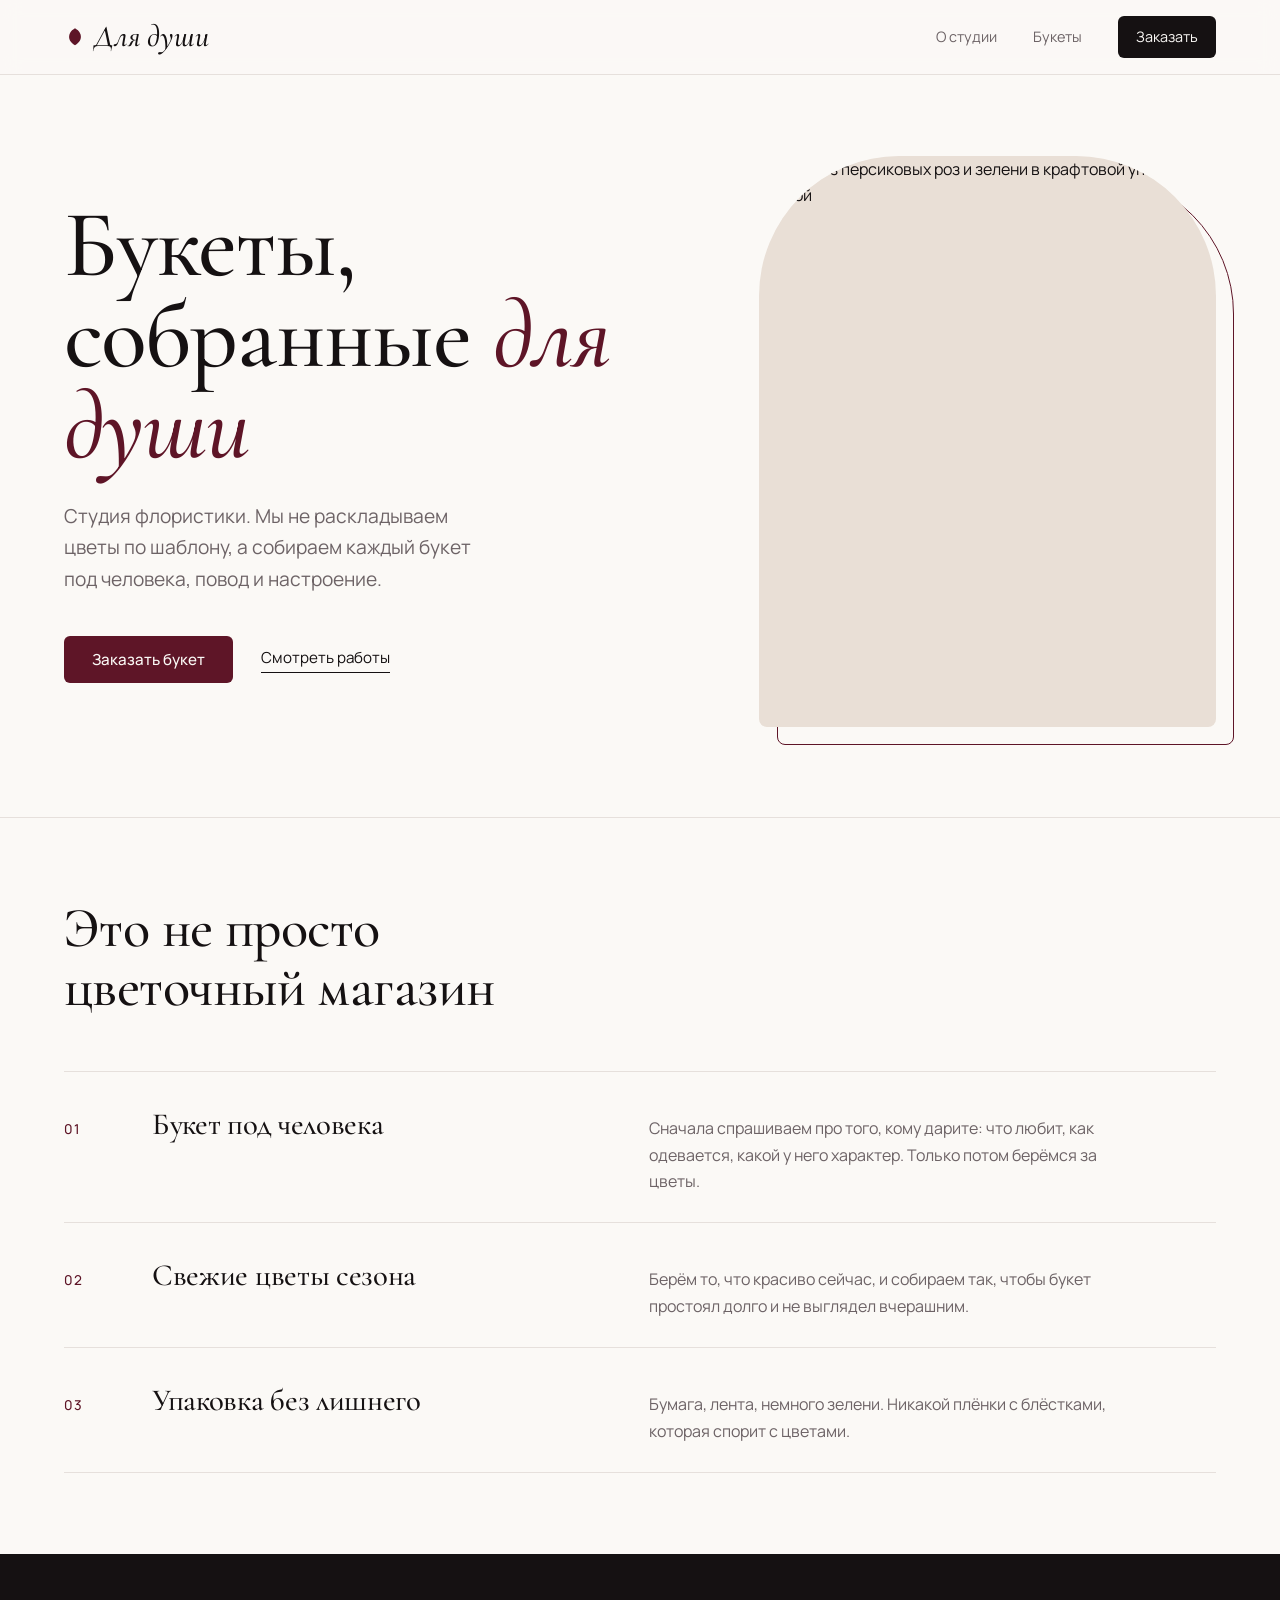
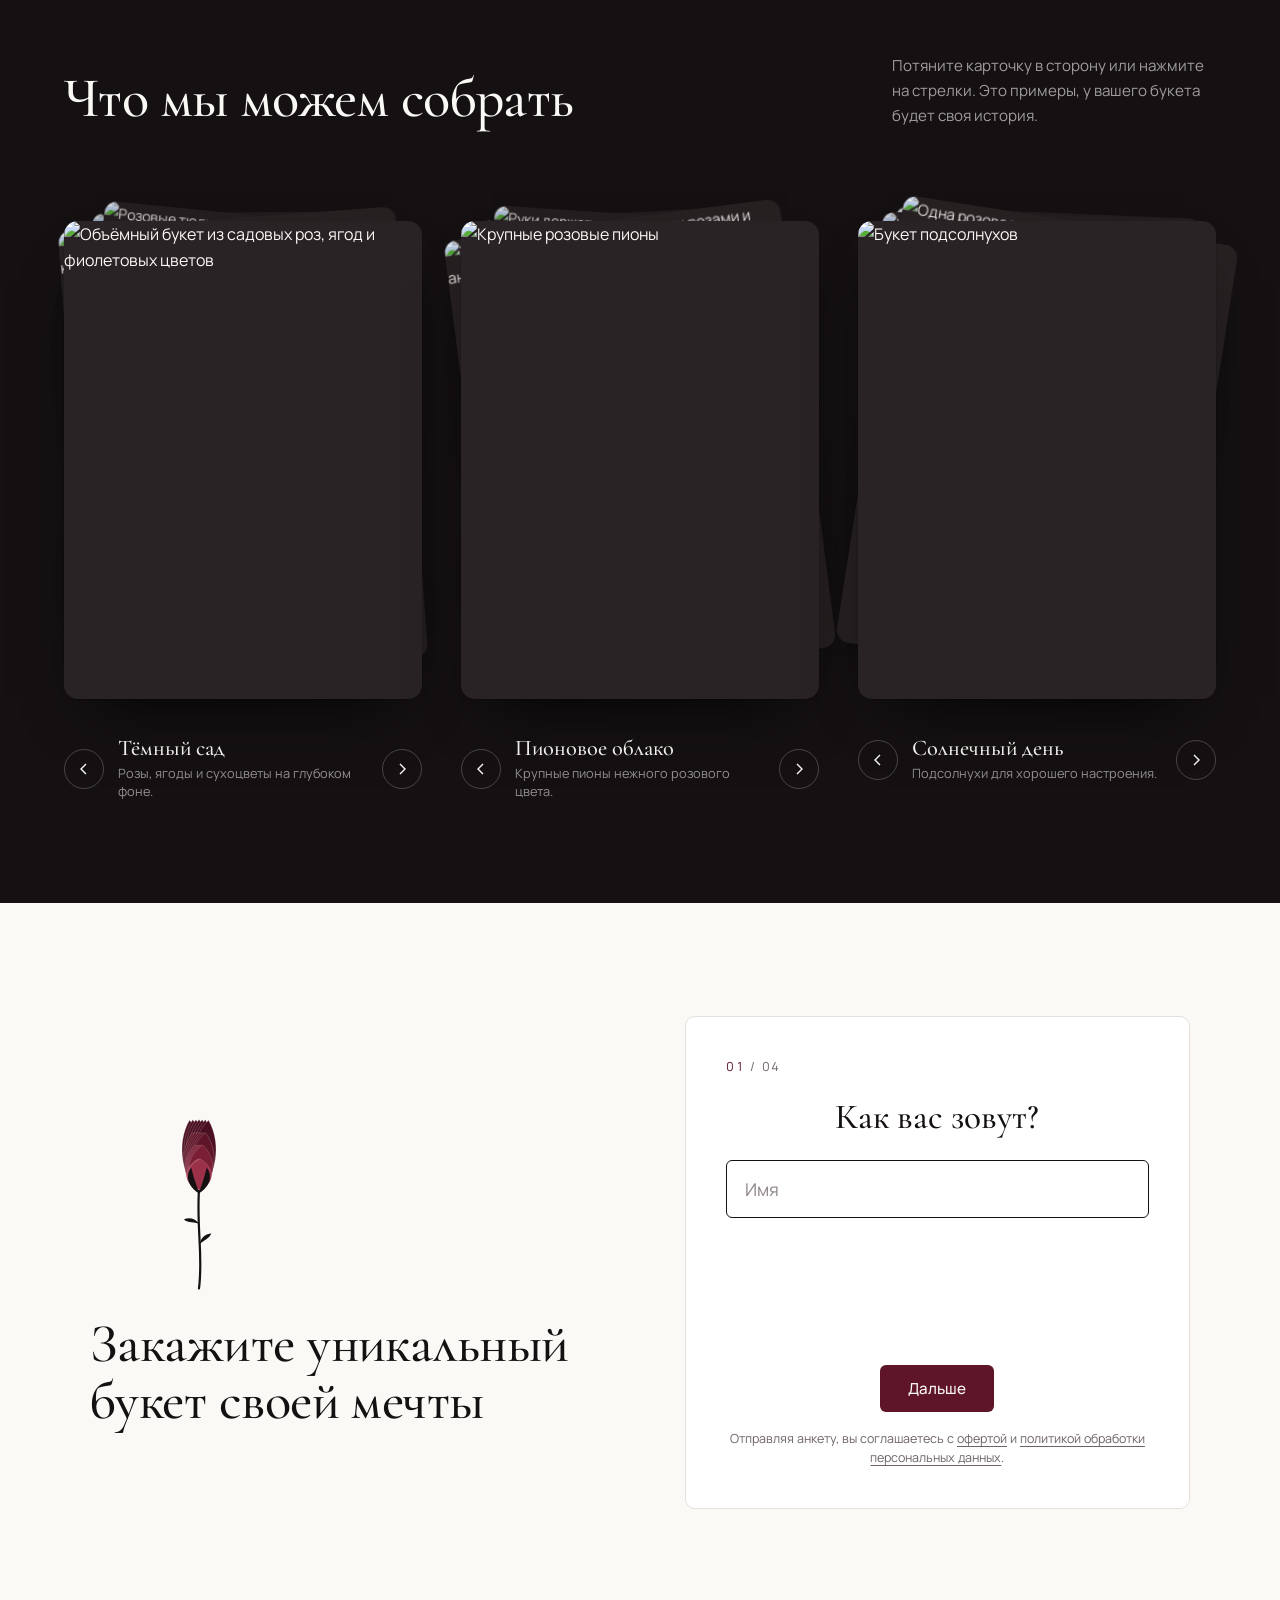
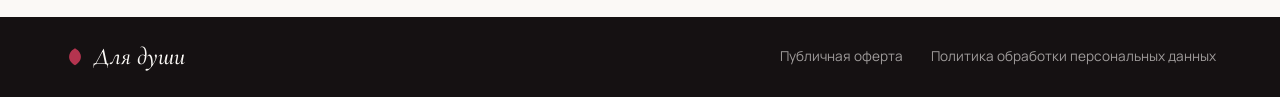
==== index.html @ a6c4e348 "Демо лендинга «Для души» Co-Authored-By: Claude Sonnet 5.5 <noreply@anthropic.com>" ====
<!doctype html>
<html lang="ru">
<head>
  <meta charset="utf-8">
  <meta name="viewport" content="width=device-width, initial-scale=1">
  <title>Для души, студия флористики</title>
  <meta name="description" content="Авторские букеты, собранные под человека и повод. Студия флористики «Для души».">
  <link rel="preconnect" href="https://fonts.googleapis.com">
  <link rel="preconnect" href="https://fonts.gstatic.com" crossorigin>
  <link href="https://fonts.googleapis.com/css2?family=Cormorant+Garamond:ital,wght@0,400;0,500;0,600;1,400;1,500&family=Manrope:wght@400;500;600&display=swap" rel="stylesheet">
  <link rel="stylesheet" href="styles.css">
</head>
<body>

<header class="site-header">
  <a class="logo" href="#top" aria-label="Для души, на главную">
    <!-- Временный логотип: заменить файлом позже -->
    <svg class="logo-mark" viewBox="0 0 24 24" width="22" height="22" aria-hidden="true">
      <path d="M12 21c-5-3-7.5-7-6-12 1.2-3.6 4.2-5.4 6-6.5 1.8 1.1 4.8 2.9 6 6.5 1.5 5-1 9-6 12z" fill="currentColor"/>
    </svg>
    <span class="logo-word">Для души</span>
  </a>
  <nav class="nav" aria-label="Разделы">
    <a href="#about">О студии</a>
    <a href="#bouquets">Букеты</a>
    <a class="nav-cta" href="#order">Заказать</a>
  </nav>
</header>

<main id="top">
  <section class="hero">
    <div class="hero-text">
      <h1 class="reveal">Букеты, собранные <em>для души</em></h1>
      <p class="lead reveal" style="--d:.12s">Студия флористики. Мы не раскладываем цветы по шаблону, а собираем каждый букет под человека, повод и настроение.</p>
      <div class="hero-actions reveal" style="--d:.24s">
        <a class="btn btn-wine" href="#order">Заказать букет</a>
        <a class="link" href="#bouquets">Смотреть работы</a>
      </div>
    </div>
    <figure class="hero-photo reveal" style="--d:.1s">
      <img src="https://images.unsplash.com/photo-1563241527-3004b7be0ffd?q=80&w=1200&auto=format&fit=crop" alt="Букет из персиковых роз и зелени в крафтовой упаковке с лентой" fetchpriority="high">
    </figure>
  </section>

  <section class="about" id="about">
    <h2 class="reveal">Это не просто цветочный магазин</h2>
    <ol class="about-list">
      <li class="reveal">
        <span class="num">01</span>
        <h3>Букет под человека</h3>
        <p>Сначала спрашиваем про того, кому дарите: что любит, как одевается, какой у него характер. Только потом берёмся за цветы.</p>
      </li>
      <li class="reveal" style="--d:.1s">
        <span class="num">02</span>
        <h3>Свежие цветы сезона</h3>
        <p>Берём то, что красиво сейчас, и собираем так, чтобы букет простоял долго и не выглядел вчерашним.</p>
      </li>
      <li class="reveal" style="--d:.2s">
        <span class="num">03</span>
        <h3>Упаковка без лишнего</h3>
        <p>Бумага, лента, немного зелени. Никакой плёнки с блёстками, которая спорит с цветами.</p>
      </li>
    </ol>
  </section>

  <section class="gallery" id="bouquets" aria-labelledby="gallery-title">
    <div class="gallery-head">
      <h2 id="gallery-title" class="reveal">Что мы можем собрать</h2>
      <p class="reveal" style="--d:.1s">Потяните карточку в сторону или нажмите на стрелки. Это примеры, у вашего букета будет своя история.</p>
    </div>
    <div class="decks" id="decks"></div>
  </section>

  <section class="order" id="order" aria-labelledby="order-title">
    <div class="order-inner">
      <div class="bloom-wrap" aria-hidden="true">
        <svg id="flower" class="flower" viewBox="0 0 200 270" width="200" height="270"></svg>
      </div>
      <h2 id="order-title" class="reveal">Закажите уникальный букет своей мечты</h2>

      <form id="quiz" class="quiz" novalidate>
        <div class="quiz-progress" aria-hidden="true"><span id="qp-cur">01</span> / 04</div>
        <div class="quiz-stage" id="stage" aria-live="polite">

          <fieldset class="step" data-name="name">
            <label for="f-name">Как вас зовут?</label>
            <input id="f-name" name="name" type="text" autocomplete="name" placeholder="Имя" maxlength="60">
            <p class="err" role="alert"></p>
          </fieldset>

          <fieldset class="step" data-name="phone">
            <label for="f-phone">Номер телефона для связи</label>
            <input id="f-phone" name="phone" type="tel" autocomplete="tel" inputmode="tel" placeholder="+7 900 000 00 00" maxlength="24">
            <p class="hint">Перезвоним или напишем в мессенджер, чтобы уточнить детали.</p>
            <p class="err" role="alert"></p>
          </fieldset>

          <fieldset class="step" data-name="palette">
            <label for="f-palette">В какой гамме собрать букет?</label>
            <input id="f-palette" name="palette" type="text" placeholder="Опишите своими словами" maxlength="120">
            <div class="chips" role="group" aria-label="Быстрый выбор">
              <button type="button" class="chip">Нежная пастель</button>
              <button type="button" class="chip">Яркая и сочная</button>
              <button type="button" class="chip">Белое и зелёное</button>
              <button type="button" class="chip">Бордо и тёмные тона</button>
              <button type="button" class="chip">Доверяю вам</button>
            </div>
            <p class="err" role="alert"></p>
          </fieldset>

          <fieldset class="step" data-name="date">
            <label for="f-date">Когда нужен букет?</label>
            <input id="f-date" name="date" type="text" placeholder="Например, 14 февраля к 18:00" maxlength="60">
            <p class="err" role="alert"></p>
          </fieldset>

          <div class="step done" id="done" tabindex="-1">
            <p class="done-title">Спасибо, <span id="done-name"></span></p>
            <p class="done-text">Мы получили вашу анкету и скоро свяжемся, чтобы обсудить букет.</p>
            <button type="button" class="btn btn-wine again" id="again" hidden>Заполнить заново</button>
          </div>
        </div>

        <div class="quiz-actions" id="actions">
          <button type="button" class="back" id="back" hidden>Назад</button>
          <button type="submit" class="btn btn-wine" id="next">Дальше</button>
        </div>
        <p class="demo-note" id="demo-note" hidden>Это тестовая анкета для демонстрации. Данные никуда не отправляются и нигде не сохраняются.</p>
        <p class="consent" id="consent">Отправляя анкету, вы соглашаетесь с <a href="oferta.html" target="_blank" rel="noopener">офертой</a> и <a href="privacy.html" target="_blank" rel="noopener">политикой обработки персональных данных</a>.</p>
      </form>
    </div>
  </section>
</main>

<footer class="site-footer">
  <a class="logo" href="#top" aria-label="Для души, наверх">
    <svg class="logo-mark" viewBox="0 0 24 24" width="22" height="22" aria-hidden="true"><path d="M12 21c-5-3-7.5-7-6-12 1.2-3.6 4.2-5.4 6-6.5 1.8 1.1 4.8 2.9 6 6.5 1.5 5-1 9-6 12z" fill="currentColor"/></svg>
    <span class="logo-word">Для души</span>
  </a>
  <nav class="footer-links" aria-label="Документы">
    <a href="oferta.html">Публичная оферта</a>
    <a href="privacy.html">Политика обработки персональных данных</a>
  </nav>
  <p class="credits" id="credits" hidden>Демо-проект. Фото: Unsplash.</p>
</footer>

<script src="script.js"></script>
</body>
</html>
---- styles.css ----
:root {
  --paper: #fbf9f6;
  --white: #ffffff;
  --ink: #151112;
  --muted: #6d6366;
  --line: #e6e0dc;
  --wine: #5e1527;
  --wine-deep: #3f0d1a;
  --serif: "Cormorant Garamond", Georgia, "Times New Roman", serif;
  --sans: "Manrope", system-ui, -apple-system, "Segoe UI", sans-serif;
  --radius: 6px;
  --gutter: clamp(20px, 5vw, 72px);
  --ease: cubic-bezier(.2, .8, .2, 1);
}

*, *::before, *::after { box-sizing: border-box; }
html { scroll-behavior: smooth; scroll-padding-top: 72px; }
body {
  margin: 0;
  background: var(--paper);
  color: var(--ink);
  font: 400 1rem/1.65 var(--sans);
  -webkit-font-smoothing: antialiased;
}
img { display: block; max-width: 100%; }
a { color: inherit; }
h1, h2, h3 { font-family: var(--serif); font-weight: 500; margin: 0; letter-spacing: -.01em; font-variant-numeric: lining-nums; }
p { margin: 0; }

:focus-visible { outline: 2px solid var(--wine); outline-offset: 3px; }

/* ---------- reveal on scroll ---------- */
.reveal { opacity: 0; transform: translateY(24px); transition: opacity .9s var(--ease) var(--d, 0s), transform .9s var(--ease) var(--d, 0s); }
.reveal.in { opacity: 1; transform: none; }

/* ---------- header ---------- */
.site-header {
  position: sticky; top: 0; z-index: 50;
  display: flex; align-items: center; justify-content: space-between;
  padding: 16px var(--gutter);
  background: color-mix(in srgb, var(--paper) 86%, transparent);
  backdrop-filter: blur(10px);
  -webkit-backdrop-filter: blur(10px);
  border-bottom: 1px solid var(--line);
}
.logo { display: inline-flex; align-items: center; gap: 8px; text-decoration: none; color: var(--wine); }
.logo-word { font: italic 500 1.9rem/1 var(--serif); letter-spacing: 0; color: var(--ink); }
.nav { display: flex; align-items: center; gap: clamp(16px, 3vw, 36px); font-size: .9rem; }
.nav a { text-decoration: none; color: var(--muted); transition: color .2s; }
.nav a:hover { color: var(--ink); }
.nav .nav-cta { color: var(--paper); background: var(--ink); padding: 9px 18px; border-radius: var(--radius); transition: background .25s; }
.nav .nav-cta:hover { background: var(--wine); color: var(--paper); }
@media (max-width: 560px) { .nav a:not(.nav-cta) { display: none; } }

/* ---------- buttons ---------- */
.btn {
  appearance: none; border: 0; cursor: pointer;
  display: inline-block; text-decoration: none;
  font: 500 .95rem/1 var(--sans);
  padding: 16px 28px; border-radius: var(--radius);
  transition: background .25s, transform .25s var(--ease);
}
.btn:active { transform: translateY(1px) scale(.99); }
.btn-wine { background: var(--wine); color: var(--paper); }
.btn-wine:hover { background: var(--wine-deep); }
.link { font-size: .95rem; text-decoration: none; border-bottom: 1px solid var(--ink); padding-bottom: 2px; transition: color .2s, border-color .2s; }
.link:hover { color: var(--wine); border-color: var(--wine); }

/* ---------- hero ---------- */
.hero {
  display: grid; grid-template-columns: 1.15fr .85fr; gap: clamp(32px, 6vw, 96px);
  align-items: center;
  padding: clamp(48px, 9vh, 112px) var(--gutter) clamp(64px, 10vh, 128px);
  max-width: 1400px; margin: 0 auto;
}
.hero h1 { font-size: clamp(3rem, 7.4vw, 6.6rem); line-height: .96; }
.hero h1 em { font-style: italic; color: var(--wine); }
.lead { margin-top: 28px; max-width: 34ch; font-size: clamp(1.05rem, 1.5vw, 1.2rem); color: var(--muted); }
.hero-actions { margin-top: 40px; display: flex; align-items: center; gap: 28px; flex-wrap: wrap; }
.hero-photo { margin: 0; position: relative; }
.hero-photo::before { content: ""; position: absolute; inset: 18px -18px -18px 18px; border: 1px solid var(--wine); border-radius: 140px 140px 8px 8px; z-index: 0; }
.hero-photo img { position: relative; z-index: 1; width: 100%; aspect-ratio: 4 / 5; object-fit: cover; border-radius: 140px 140px 8px 8px; background: #e9dfd6; }
@media (max-width: 860px) {
  .hero { grid-template-columns: 1fr; }
  .hero-photo { order: -1; max-width: 420px; margin-right: 18px; }
  .lead { max-width: 44ch; }
}

/* ---------- about ---------- */
.about { max-width: 1400px; margin: 0 auto; padding: clamp(56px, 9vh, 112px) var(--gutter); border-top: 1px solid var(--line); }
.about h2 { font-size: clamp(2rem, 4.4vw, 3.6rem); line-height: 1.05; max-width: 16ch; }
.about-list { list-style: none; margin: clamp(36px, 6vh, 72px) 0 0; padding: 0; }
.about-list li {
  display: grid; grid-template-columns: 64px 1fr 1.2fr; gap: 24px; align-items: baseline;
  padding: 28px 0; border-top: 1px solid var(--line);
}
.about-list li:last-child { border-bottom: 1px solid var(--line); }
.num { font: 500 .85rem var(--sans); color: var(--wine); letter-spacing: .08em; }
.about-list h3 { font-size: clamp(1.5rem, 2.4vw, 2rem); }
.about-list p { color: var(--muted); max-width: 46ch; }
@media (max-width: 760px) {
  .about-list li { grid-template-columns: 40px 1fr; row-gap: 8px; }
  .about-list p { grid-column: 2; }
}

/* ---------- gallery / card decks ---------- */
.gallery { background: var(--ink); color: var(--paper); padding: clamp(64px, 11vh, 128px) var(--gutter); overflow: hidden; }
.gallery-head { max-width: 1400px; margin: 0 auto clamp(24px, 5vh, 56px); display: flex; justify-content: space-between; align-items: end; gap: 32px; flex-wrap: wrap; }
.gallery-head h2 { font-size: clamp(2rem, 4.4vw, 3.6rem); line-height: 1.05; }
.gallery-head p { max-width: 36ch; color: color-mix(in srgb, var(--paper) 60%, transparent); font-size: .95rem; }
.decks { max-width: 1400px; margin: 0 auto; display: grid; grid-template-columns: repeat(3, 1fr); gap: clamp(16px, 3vw, 48px); }
@media (max-width: 899px) {
  .decks { grid-template-columns: 1fr; }
  .deck-wrap:nth-child(n+2) { display: none; }
}

.deck-wrap {
  --cd-ink: var(--paper);
  --cd-muted: color-mix(in srgb, var(--paper) 55%, transparent);
  --cd-line: color-mix(in srgb, var(--paper) 22%, transparent);
  display: flex; flex-direction: column; align-items: center; gap: 36px; outline: none; padding-top: 48px;
}
.deck-wrap:focus-visible { outline: 1px solid var(--cd-line); outline-offset: 8px; }
.deck-wrap { min-width: 0; }
.cd-deck { position: relative; width: min(78vw, 100%, 360px); aspect-ratio: 3 / 4; touch-action: pan-y; }
.cd-card {
  position: absolute; inset: 0; border-radius: 14px; overflow: hidden; background: #2a2325;
  box-shadow: 0 1px 2px rgba(0,0,0,.3), 0 30px 60px -30px rgba(0,0,0,.8);
  transition: transform .6s var(--ease), opacity .4s ease, filter .4s ease;
  will-change: transform;
}
.cd-card[data-top="1"] { cursor: grab; }
.cd-card[data-mode="drag"] { cursor: grabbing; transition: none; }
.cd-card[data-mode="fly"] { transition: transform .45s cubic-bezier(.3,.5,.3,1), opacity .45s ease; }
.cd-card[data-mode="snap"] { transition: none; }
.cd-card img { position: absolute; inset: 0; width: 100%; height: 100%; max-width: none; object-fit: cover; pointer-events: none; user-select: none; }

.cd-meta { display: flex; align-items: center; gap: 14px; width: min(78vw, 100%, 360px); }
.cd-cap { flex: 1; min-width: 0; overflow: hidden; padding-bottom: .2em; }
.cd-cap > * { display: block; animation: cd-in .6s var(--ease) both; }
.cd-title { font: 500 1.4rem/1.15 var(--serif); white-space: nowrap; overflow: hidden; text-overflow: ellipsis; }
.cd-sub { margin-top: 4px; font-size: .8rem; line-height: 1.4; color: var(--cd-muted); animation-delay: .05s; }
.cd-count { font: 500 .72rem/1 var(--sans); letter-spacing: .14em; color: var(--cd-muted); display: none; }
.cd-count b { color: var(--cd-ink); font-weight: 500; }
.cd-btn {
  appearance: none; border: 1px solid var(--cd-line); background: transparent; color: var(--cd-ink);
  width: 40px; height: 40px; border-radius: 50%; display: grid; place-items: center; cursor: pointer; flex: none;
  transition: background .2s, color .2s;
}
.cd-btn:hover { background: var(--paper); color: var(--ink); }
@keyframes cd-in { from { transform: translateY(100%); opacity: 0; } to { transform: none; opacity: 1; } }
.sr { position: absolute; width: 1px; height: 1px; overflow: hidden; clip: rect(0 0 0 0); white-space: nowrap; }

/* ---------- order / quiz ---------- */
.order { padding: clamp(56px, 9vh, 112px) var(--gutter) clamp(72px, 12vh, 144px); }
.order-inner { max-width: 640px; margin: 0 auto; text-align: center; display: flex; flex-direction: column; align-items: center; }
.order h2 { font-size: clamp(2rem, 4.6vw, 3.4rem); line-height: 1.05; }
@media (min-width: 900px) {
  .order-inner { max-width: 1100px; display: grid; grid-template-columns: 1fr 1fr; grid-template-areas: "bloom quiz" "title quiz"; column-gap: clamp(48px, 7vw, 100px); align-items: center; align-content: center; text-align: left; }
  .bloom-wrap { grid-area: bloom; justify-self: start; margin-left: 24px; align-self: end; }
  .order h2 { grid-area: title; align-self: start; margin-top: 16px; }
  .quiz { grid-area: quiz; margin-top: 0; }
}
.order-sub { margin-top: 14px; color: var(--muted); }

.bloom-wrap { width: 170px; height: 230px; margin-bottom: 8px; }
.flower { overflow: visible; width: 100%; height: 100%; animation: sway 7s ease-in-out infinite; transform-origin: 100px 262px; }
@keyframes sway { 0%,100% { transform: rotate(-1.2deg); } 50% { transform: rotate(1.2deg); } }
.petal { transform-origin: 0 0; transition: transform 4.2s cubic-bezier(.35,.1,.25,1); }
.leaf { transition: transform 3.6s cubic-bezier(.35,.1,.25,1); }
.stamen { transition: opacity 2.4s ease 2.4s; }

.quiz { width: 100%; margin-top: 32px; padding: clamp(24px, 4vw, 40px) clamp(18px, 4vw, 40px); background: var(--white); border: 1px solid var(--line); border-radius: 10px; }
.quiz-progress { font-size: .78rem; letter-spacing: .14em; color: var(--muted); margin-bottom: 20px; font-variant-numeric: tabular-nums; }
.quiz-progress span { color: var(--wine); }
.quiz-stage { display: grid; }
.step {
  grid-area: 1 / 1; border: 0; margin: 0; padding: 0; min-width: 0;
  display: flex; flex-direction: column; align-items: center;
  opacity: 0; visibility: hidden; transform: translateY(14px);
}
.step.in { opacity: 1; visibility: visible; transform: none; transition: opacity 1s ease, transform 1s var(--ease); }
.step.out { opacity: 0; visibility: visible; transform: translateY(-10px); transition: opacity .8s ease, transform .8s ease; pointer-events: none; }
.step label, .done-title { font: 500 clamp(1.6rem, 3.4vw, 2.2rem)/1.15 var(--serif); margin-bottom: 22px; }
.step input {
  width: 100%; max-width: 440px; text-align: left;
  font: 400 1.1rem var(--sans); color: var(--ink);
  background: var(--white); border: 1px solid var(--ink); border-radius: var(--radius);
  padding: 16px 18px; transition: border-color .25s, box-shadow .25s;
}
.step input::placeholder { color: #8f8588; }
.step input:focus { outline: none; border-color: var(--wine); box-shadow: 0 0 0 3px color-mix(in srgb, var(--wine) 18%, transparent); }
.hint { margin-top: 12px; font-size: .85rem; color: var(--muted); }
.err { min-height: 1.4em; margin-top: 10px; font-size: .85rem; color: var(--wine); }
.chips { margin-top: 18px; display: flex; flex-wrap: wrap; justify-content: center; gap: 8px; }
.chip {
  appearance: none; cursor: pointer; font: 400 .85rem var(--sans); color: var(--ink);
  background: transparent; border: 1px solid var(--line); border-radius: var(--radius); padding: 8px 12px;
  transition: border-color .2s, background .2s, color .2s;
}
.chip:hover { border-color: var(--wine); }
.chip[aria-pressed="true"] { background: var(--wine); border-color: var(--wine); color: var(--paper); }
.done-text { color: var(--muted); max-width: 38ch; }
.again { margin-top: 28px; }
.again[hidden] { display: none; }
.done:focus { outline: none; }

.quiz-actions { margin-top: 20px; display: flex; align-items: center; justify-content: center; gap: 24px; transition: opacity .8s ease; }
.quiz-actions.hide { opacity: 0; pointer-events: none; }
.back { appearance: none; background: none; border: 0; cursor: pointer; font: 400 .9rem var(--sans); color: var(--muted); padding: 8px; border-bottom: 1px solid transparent; }
.back:hover { color: var(--ink); border-color: var(--ink); }

/* ---------- footer ---------- */
.site-footer { display: flex; align-items: center; justify-content: space-between; flex-wrap: wrap; gap: 16px 32px; padding: 28px var(--gutter); background: var(--ink); color: color-mix(in srgb, var(--paper) 60%, transparent); font-size: .85rem; }
.footer-links { display: flex; flex-wrap: wrap; gap: 8px 28px; }
.footer-links a { color: inherit; text-decoration: none; border-bottom: 1px solid transparent; transition: color .2s, border-color .2s; }
.footer-links a:hover, .footer-links a[aria-current="page"] { color: var(--paper); border-color: color-mix(in srgb, var(--paper) 50%, transparent); }

.demo-note { margin: 18px 0 0; padding: 10px 14px; border: 1px dashed var(--wine); border-radius: var(--radius); font-size: .82rem; line-height: 1.5; color: var(--wine); text-align: center; }
.demo-note[hidden] { display: none; }
.credits { flex-basis: 100%; margin: 0; font-size: .78rem; opacity: .8; }
.credits[hidden] { display: none; }
.consent { margin-top: 18px; font-size: .78rem; line-height: 1.5; color: var(--muted); text-align: center; }
.consent a { color: inherit; text-underline-offset: 3px; }
.consent a:hover { color: var(--wine); }

/* ---------- legal pages ---------- */
.doc { max-width: 760px; margin: 0 auto; padding: clamp(40px, 8vh, 96px) var(--gutter) clamp(64px, 10vh, 120px); }
.doc h1 { font-size: clamp(2.2rem, 5vw, 3.6rem); line-height: 1.05; }
.doc h2 { font-size: clamp(1.4rem, 2.4vw, 1.8rem); margin: 2.2em 0 .6em; }
.doc p { margin: 0 0 .9em; color: #3a3235; }
.doc a { color: var(--wine); text-underline-offset: 3px; }
.doc-date { margin-top: 12px; color: var(--muted) !important; }
.doc-note { margin: 0 0 32px; padding: 14px 16px; border: 1px solid var(--wine); border-radius: var(--radius); font-size: .9rem; color: var(--wine) !important; background: color-mix(in srgb, var(--wine) 5%, transparent); }
.fill { background: color-mix(in srgb, var(--wine) 14%, transparent); color: var(--wine); padding: 0 4px; border-radius: 3px; }
.site-footer .logo-word { color: var(--paper); font-size: 1.5rem; }
.site-footer .logo { color: #b4344f; }

/* ---------- reduced motion ---------- */
@media (prefers-reduced-motion: reduce) {
  html { scroll-behavior: auto; }
  .reveal { opacity: 1; transform: none; transition: none; }
  .flower { animation: none; }
  .cd-card, .cd-card[data-mode="fly"] { transition: opacity .3s ease; }
  .cd-cap > * { animation: none; }
  .petal, .leaf { transition-duration: .01s; }
  .step.in, .step.out { transition-duration: .2s; }
}
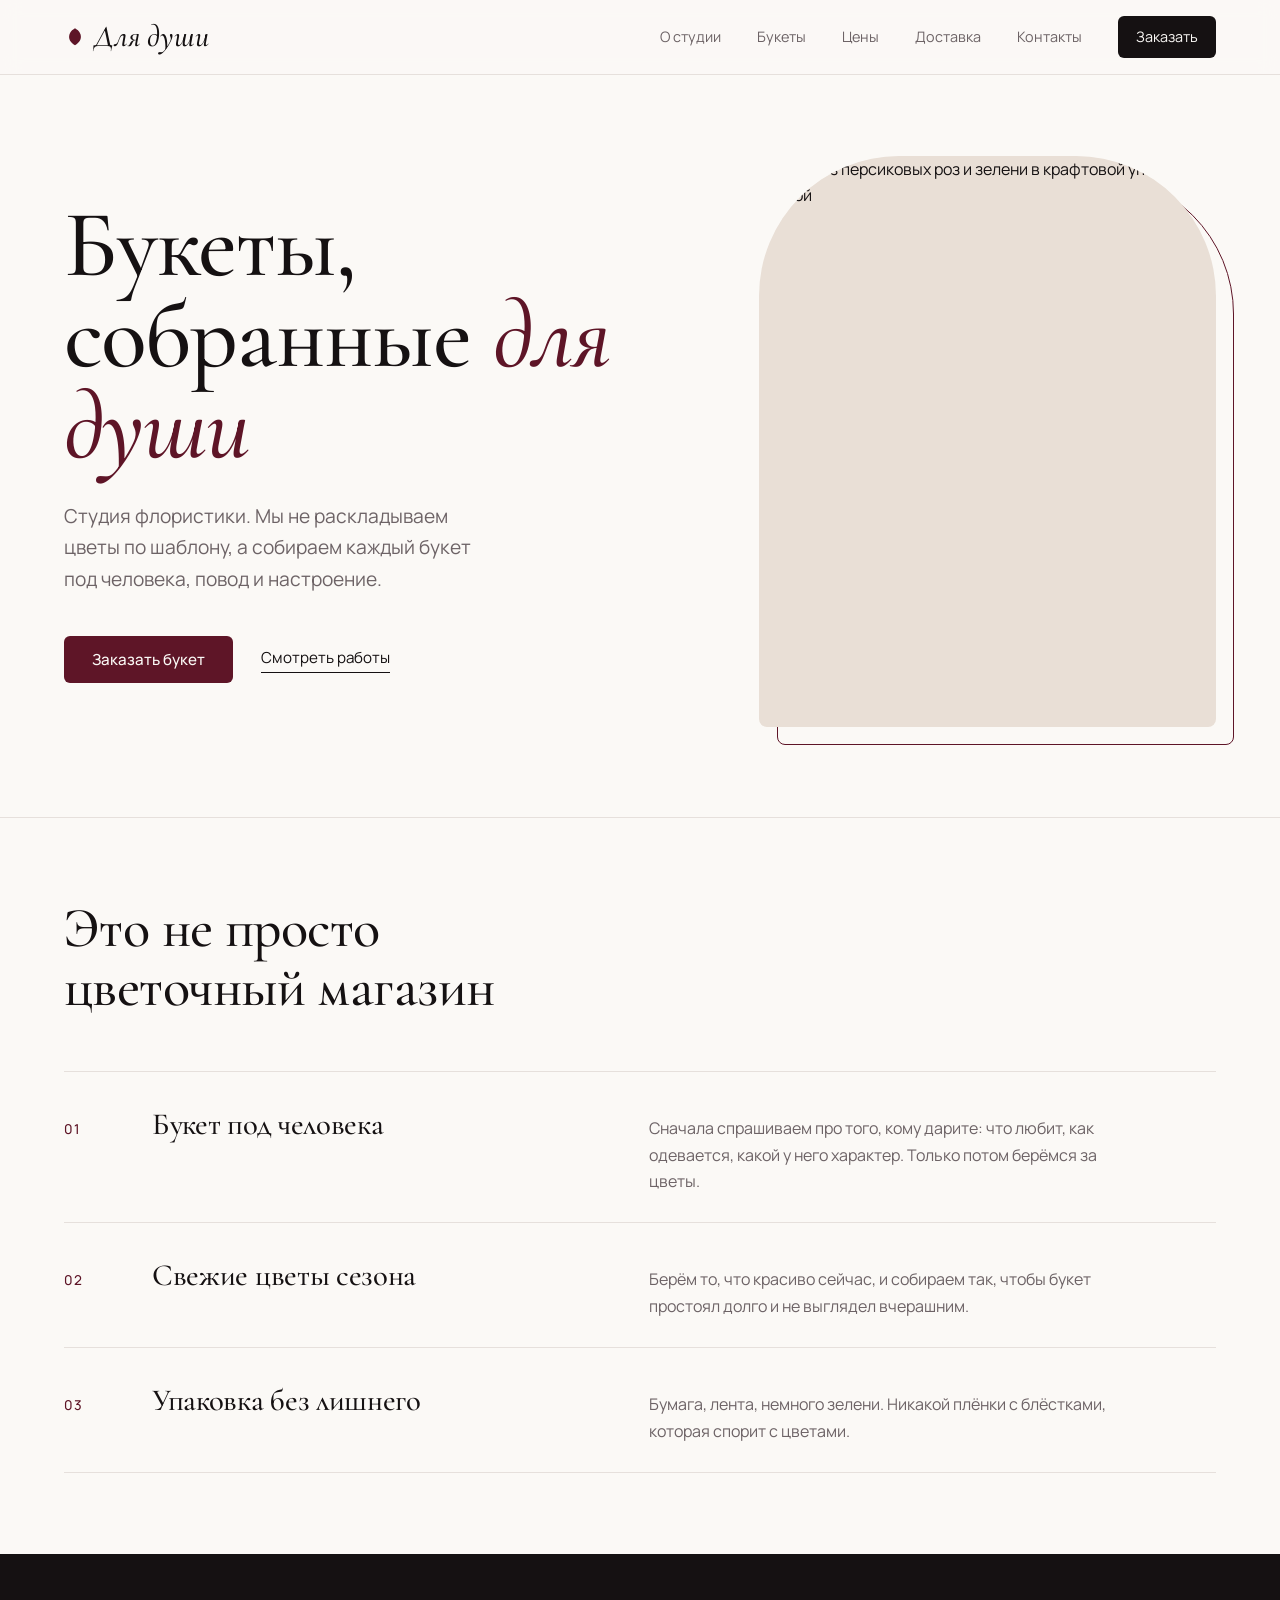
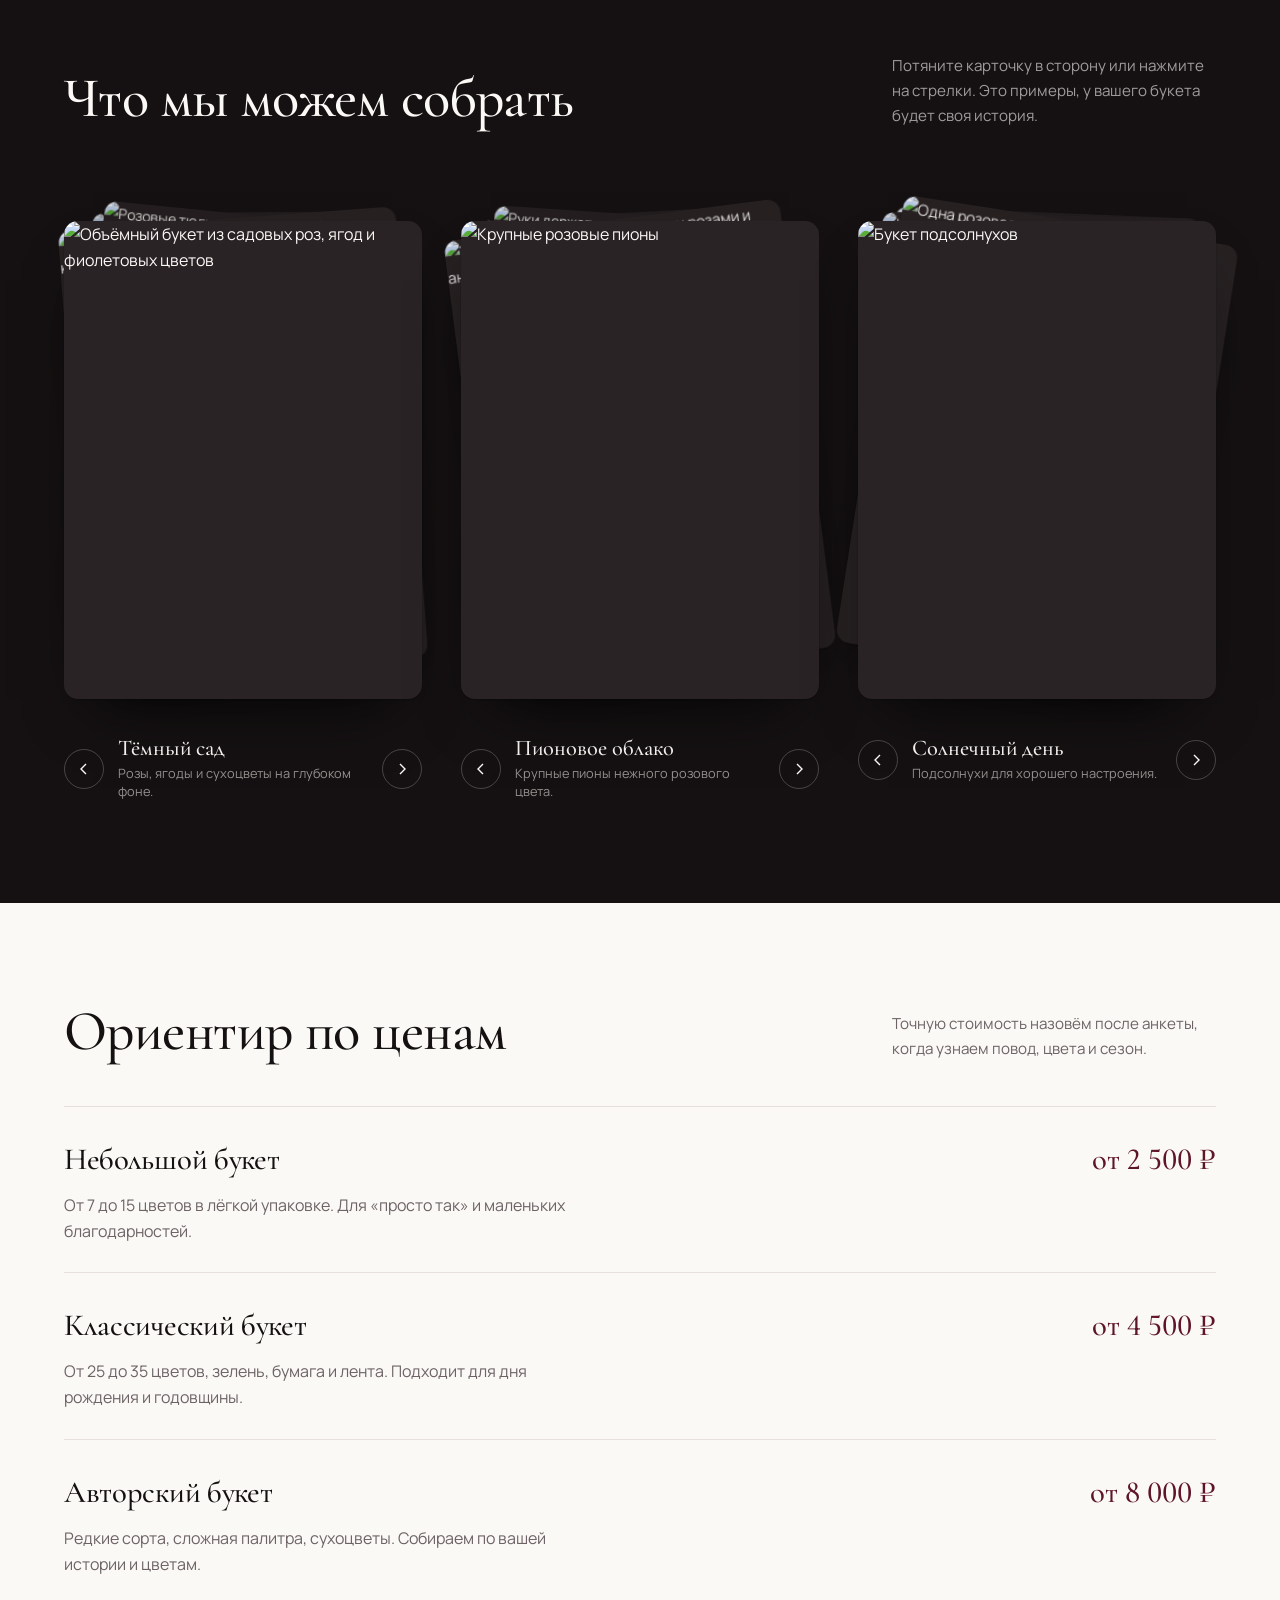
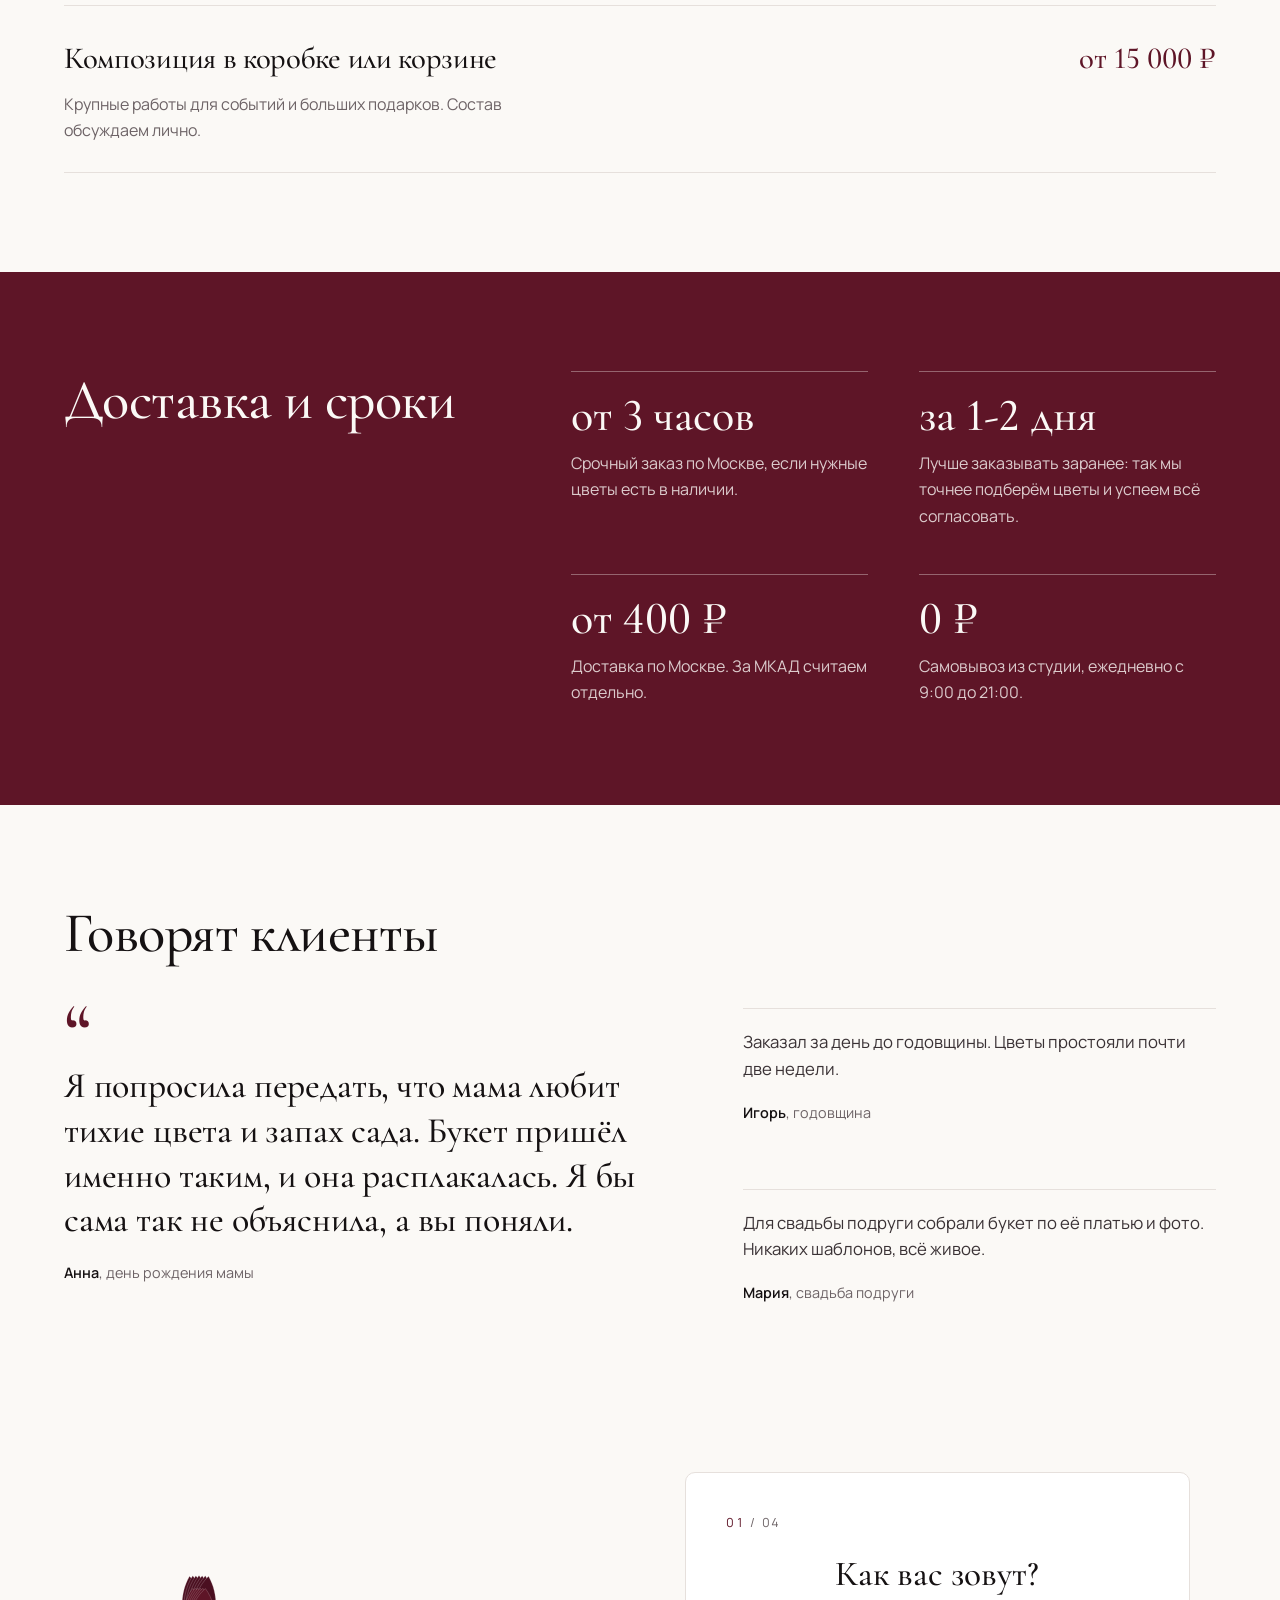
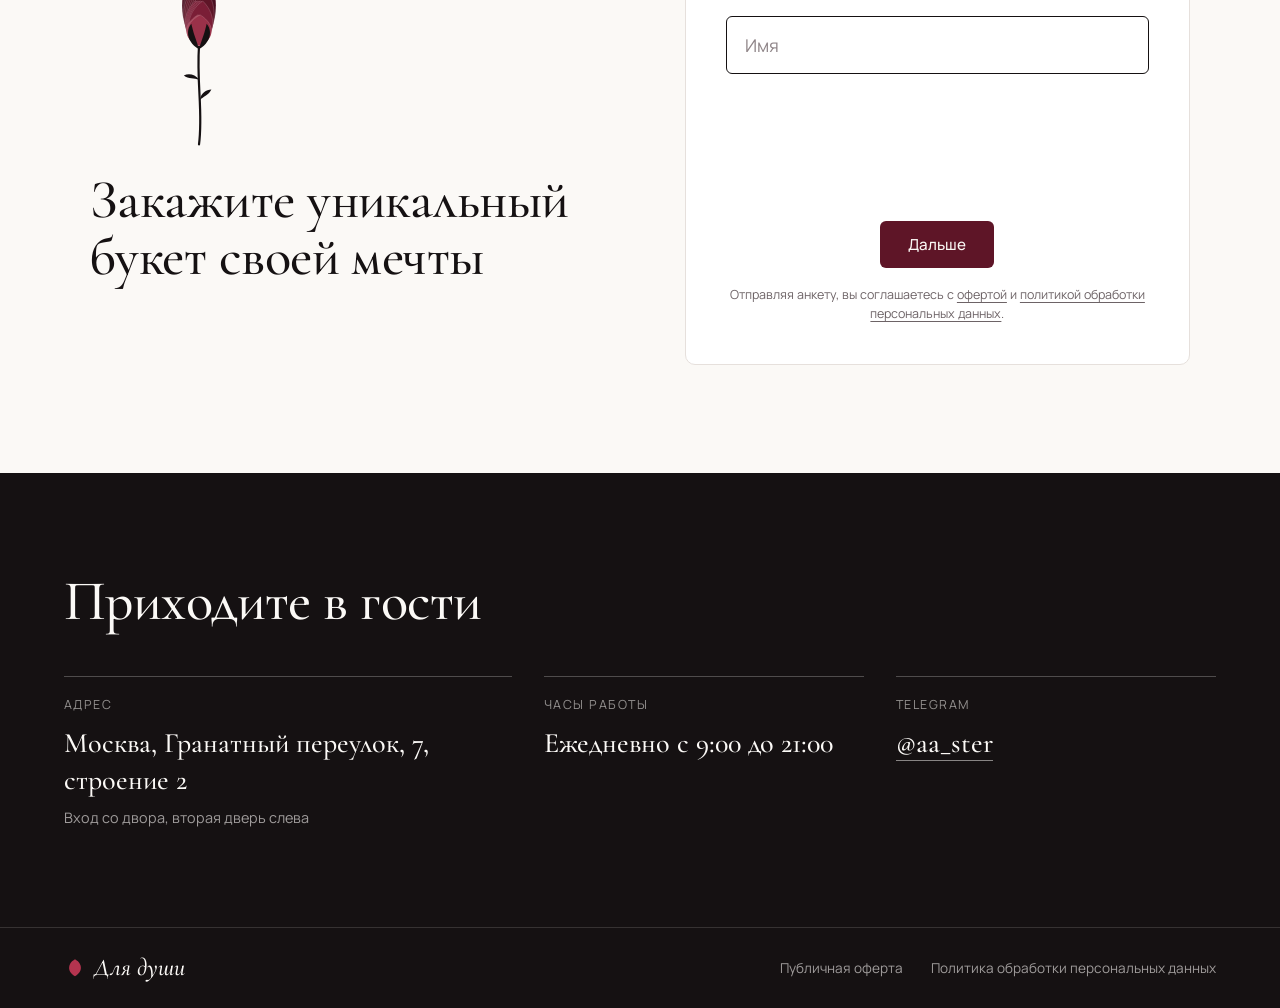
==== commit a6f0c4c7: "Блоки цен, доставки, отзывов и контактов Co-Authored-By: Claude Sonnet 5.5 <noreply@anthropic.com>" ====
--- a/index.html
+++ b/index.html
@@ -23,6 +23,9 @@
   <nav class="nav" aria-label="Разделы">
     <a href="#about">О студии</a>
     <a href="#bouquets">Букеты</a>
+    <a href="#prices">Цены</a>
+    <a href="#delivery">Доставка</a>
+    <a href="#contacts">Контакты</a>
     <a class="nav-cta" href="#order">Заказать</a>
   </nav>
 </header>
@@ -69,6 +72,92 @@
       <p class="reveal" style="--d:.1s">Потяните карточку в сторону или нажмите на стрелки. Это примеры, у вашего букета будет своя история.</p>
     </div>
     <div class="decks" id="decks"></div>
+  </section>
+
+  <section class="prices" id="prices" aria-labelledby="prices-title">
+    <div class="prices-head">
+      <h2 id="prices-title" class="reveal">Ориентир по ценам</h2>
+      <p class="reveal" style="--d:.1s">Точную стоимость назовём после анкеты, когда узнаем повод, цвета и сезон.</p>
+    </div>
+    <ul class="price-list">
+      <li class="reveal">
+        <div>
+          <h3>Небольшой букет</h3>
+          <p>От 7 до 15 цветов в лёгкой упаковке. Для «просто так» и маленьких благодарностей.</p>
+        </div>
+        <span class="price">от 2&nbsp;500&nbsp;₽</span>
+      </li>
+      <li class="reveal">
+        <div>
+          <h3>Классический букет</h3>
+          <p>От 25 до 35 цветов, зелень, бумага и лента. Подходит для дня рождения и годовщины.</p>
+        </div>
+        <span class="price">от 4&nbsp;500&nbsp;₽</span>
+      </li>
+      <li class="reveal">
+        <div>
+          <h3>Авторский букет</h3>
+          <p>Редкие сорта, сложная палитра, сухоцветы. Собираем по вашей истории и цветам.</p>
+        </div>
+        <span class="price">от 8&nbsp;000&nbsp;₽</span>
+      </li>
+      <li class="reveal">
+        <div>
+          <h3>Композиция в коробке или корзине</h3>
+          <p>Крупные работы для событий и больших подарков. Состав обсуждаем лично.</p>
+        </div>
+        <span class="price">от 15&nbsp;000&nbsp;₽</span>
+      </li>
+    </ul>
+  </section>
+
+  <section class="delivery" id="delivery" aria-labelledby="delivery-title">
+    <div class="delivery-inner">
+      <h2 id="delivery-title" class="reveal">Доставка и сроки</h2>
+      <dl class="facts">
+        <div class="reveal">
+          <dt>от 3 часов</dt>
+          <dd>Срочный заказ по Москве, если нужные цветы есть в наличии.</dd>
+        </div>
+        <div class="reveal" style="--d:.1s">
+          <dt>за 1-2 дня</dt>
+          <dd>Лучше заказывать заранее: так мы точнее подберём цветы и успеем всё согласовать.</dd>
+        </div>
+        <div class="reveal" style="--d:.2s">
+          <dt>от 400&nbsp;₽</dt>
+          <dd>Доставка по Москве. За МКАД считаем отдельно.</dd>
+        </div>
+        <div class="reveal" style="--d:.3s">
+          <dt>0&nbsp;₽</dt>
+          <dd>Самовывоз из студии, ежедневно с 9:00 до 21:00.</dd>
+        </div>
+      </dl>
+    </div>
+  </section>
+
+  <section class="reviews" id="reviews" aria-labelledby="reviews-title">
+    <h2 id="reviews-title" class="reveal">Говорят клиенты</h2>
+    <div class="reviews-grid">
+      <figure class="review review-lead reveal">
+        <blockquote>
+          <p>Я попросила передать, что мама любит тихие цвета и запах сада. Букет пришёл именно таким, и она расплакалась. Я бы сама так не объяснила, а вы поняли.</p>
+        </blockquote>
+        <figcaption><b>Анна</b>, день рождения мамы</figcaption>
+      </figure>
+      <figure class="review reveal" style="--d:.1s">
+        <blockquote>
+          <p>Заказал за день до годовщины. Цветы простояли почти две недели.</p>
+        </blockquote>
+        <figcaption><b>Игорь</b>, годовщина</figcaption>
+      </figure>
+      <figure class="review reveal" style="--d:.2s">
+        <blockquote>
+          <p>Для свадьбы подруги собрали букет по её платью и фото. Никаких шаблонов, всё живое.</p>
+        </blockquote>
+        <figcaption><b>Мария</b>, свадьба подруги</figcaption>
+      </figure>
+    </div>
+    <p class="demo-only" hidden>Демо-проект: отзывы вымышленные.</p>
   </section>
 
   <section class="order" id="order" aria-labelledby="order-title">
@@ -128,6 +217,27 @@
         <p class="demo-note" id="demo-note" hidden>Это тестовая анкета для демонстрации. Данные никуда не отправляются и нигде не сохраняются.</p>
         <p class="consent" id="consent">Отправляя анкету, вы соглашаетесь с <a href="oferta.html" target="_blank" rel="noopener">офертой</a> и <a href="privacy.html" target="_blank" rel="noopener">политикой обработки персональных данных</a>.</p>
       </form>
+    </div>
+  </section>
+
+  <section class="contacts" id="contacts" aria-labelledby="contacts-title">
+    <div class="contacts-inner">
+      <h2 id="contacts-title" class="reveal">Приходите в гости</h2>
+      <dl class="contact-list">
+        <div class="reveal">
+          <dt>Адрес</dt>
+          <dd>Москва, Гранатный переулок, 7, строение 2<span class="sub">Вход со двора, вторая дверь слева</span></dd>
+        </div>
+        <div class="reveal" style="--d:.1s">
+          <dt>Часы работы</dt>
+          <dd>Ежедневно с 9:00 до 21:00</dd>
+        </div>
+        <div class="reveal" style="--d:.2s">
+          <dt>Telegram</dt>
+          <dd><a href="https://t.me/aa_ster" target="_blank" rel="noopener">@aa_ster</a></dd>
+        </div>
+      </dl>
+      <p class="demo-only" hidden>Демо-проект: адрес вымышленный.</p>
     </div>
   </section>
 </main>
--- a/styles.css
+++ b/styles.css
@@ -151,6 +151,58 @@
 @keyframes cd-in { from { transform: translateY(100%); opacity: 0; } to { transform: none; opacity: 1; } }
 .sr { position: absolute; width: 1px; height: 1px; overflow: hidden; clip: rect(0 0 0 0); white-space: nowrap; }
 
+/* ---------- prices ---------- */
+.prices { max-width: 1400px; margin: 0 auto; padding: clamp(64px, 11vh, 128px) var(--gutter); }
+.prices-head { display: flex; justify-content: space-between; align-items: end; gap: 32px; flex-wrap: wrap; margin-bottom: clamp(28px, 5vh, 56px); }
+.prices h2, .reviews h2, .delivery h2, .contacts h2 { font-size: clamp(2rem, 4.4vw, 3.6rem); line-height: 1.05; }
+.prices-head p { max-width: 36ch; color: var(--muted); font-size: .95rem; }
+.price-list { list-style: none; margin: 0; padding: 0; }
+.price-list li { display: grid; grid-template-columns: 1fr auto; gap: 8px 32px; align-items: baseline; padding: 28px 0; border-top: 1px solid var(--line); }
+.price-list li:last-child { border-bottom: 1px solid var(--line); }
+.price-list h3 { font-size: clamp(1.5rem, 2.4vw, 2rem); }
+.price-list p { margin-top: 6px; color: var(--muted); max-width: 52ch; }
+.price { font: 500 clamp(1.4rem, 2.4vw, 2rem)/1 var(--serif); color: var(--wine); white-space: nowrap; font-variant-numeric: lining-nums; }
+@media (max-width: 560px) { .price-list li { grid-template-columns: 1fr; } }
+
+/* ---------- delivery ---------- */
+.delivery { background: var(--wine); color: var(--paper); padding: clamp(64px, 11vh, 128px) var(--gutter); }
+.delivery-inner { max-width: 1400px; margin: 0 auto; display: grid; grid-template-columns: .8fr 1.2fr; gap: clamp(32px, 6vw, 96px); align-items: start; }
+.facts { margin: 0; display: grid; grid-template-columns: 1fr 1fr; gap: clamp(28px, 5vh, 56px) clamp(24px, 4vw, 56px); }
+.facts div { border-top: 1px solid color-mix(in srgb, var(--paper) 35%, transparent); padding-top: 20px; }
+.facts dt { font: 500 clamp(2rem, 3.6vw, 3rem)/1 var(--serif); font-variant-numeric: lining-nums; }
+.facts dd { margin: 12px 0 0; color: color-mix(in srgb, var(--paper) 80%, transparent); max-width: 34ch; }
+@media (max-width: 860px) { .delivery-inner { grid-template-columns: 1fr; } }
+@media (max-width: 480px) { .facts { grid-template-columns: 1fr; } }
+
+/* ---------- reviews ---------- */
+.reviews { max-width: 1400px; margin: 0 auto; padding: clamp(64px, 11vh, 128px) var(--gutter) clamp(40px, 6vh, 72px); }
+.reviews-grid { margin-top: clamp(28px, 5vh, 56px); display: grid; grid-template-columns: 1.3fr 1fr; grid-template-areas: "lead a" "lead b"; gap: clamp(32px, 5vw, 72px); }
+.review { margin: 0; }
+.review-lead { grid-area: lead; }
+.review blockquote { margin: 0; }
+.review p { font: 400 1.05rem/1.6 var(--sans); color: #3a3235; }
+.review-lead p { font: 500 clamp(1.5rem, 2.8vw, 2.3rem)/1.25 var(--serif); color: var(--ink); letter-spacing: -.005em; }
+.review-lead blockquote::before { content: "\201C"; display: block; font: 500 5rem/.6 var(--serif); color: var(--wine); margin-bottom: 8px; }
+.review figcaption { margin-top: 18px; font-size: .9rem; color: var(--muted); }
+.review figcaption b { color: var(--ink); font-weight: 600; }
+.review:not(.review-lead) { padding-top: 20px; border-top: 1px solid var(--line); }
+.demo-only { margin-top: 28px; font-size: .78rem; color: var(--muted); }
+.demo-only[hidden] { display: none; }
+@media (max-width: 860px) { .reviews-grid { grid-template-columns: 1fr; grid-template-areas: none; } .review-lead { grid-area: auto; } }
+
+/* ---------- contacts ---------- */
+.contacts { background: var(--ink); color: var(--paper); padding: clamp(64px, 11vh, 120px) var(--gutter); }
+.contacts-inner { max-width: 1400px; margin: 0 auto; }
+.contacts .demo-only { color: color-mix(in srgb, var(--paper) 55%, transparent); }
+.contact-list { margin: clamp(28px, 5vh, 56px) 0 0; display: grid; grid-template-columns: 1.4fr 1fr 1fr; gap: 32px; }
+.contact-list div { border-top: 1px solid color-mix(in srgb, var(--paper) 25%, transparent); padding-top: 18px; }
+.contact-list dt { font-size: .78rem; letter-spacing: .12em; text-transform: uppercase; color: color-mix(in srgb, var(--paper) 55%, transparent); }
+.contact-list dd { margin: 10px 0 0; font: 500 clamp(1.3rem, 2.2vw, 1.8rem)/1.3 var(--serif); }
+.contact-list .sub { display: block; margin-top: 8px; font: 400 .9rem/1.5 var(--sans); color: color-mix(in srgb, var(--paper) 60%, transparent); }
+.contact-list a { color: inherit; text-decoration: none; border-bottom: 1px solid color-mix(in srgb, var(--paper) 50%, transparent); transition: border-color .2s, color .2s; }
+.contact-list a:hover { border-color: var(--paper); }
+@media (max-width: 860px) { .contact-list { grid-template-columns: 1fr; gap: 24px; } }
+
 /* ---------- order / quiz ---------- */
 .order { padding: clamp(56px, 9vh, 112px) var(--gutter) clamp(72px, 12vh, 144px); }
 .order-inner { max-width: 640px; margin: 0 auto; text-align: center; display: flex; flex-direction: column; align-items: center; }
@@ -212,6 +264,7 @@
 
 /* ---------- footer ---------- */
 .site-footer { display: flex; align-items: center; justify-content: space-between; flex-wrap: wrap; gap: 16px 32px; padding: 28px var(--gutter); background: var(--ink); color: color-mix(in srgb, var(--paper) 60%, transparent); font-size: .85rem; }
+.contacts + .site-footer, .site-footer { border-top: 1px solid color-mix(in srgb, var(--paper) 14%, transparent); }
 .footer-links { display: flex; flex-wrap: wrap; gap: 8px 28px; }
 .footer-links a { color: inherit; text-decoration: none; border-bottom: 1px solid transparent; transition: color .2s, border-color .2s; }
 .footer-links a:hover, .footer-links a[aria-current="page"] { color: var(--paper); border-color: color-mix(in srgb, var(--paper) 50%, transparent); }
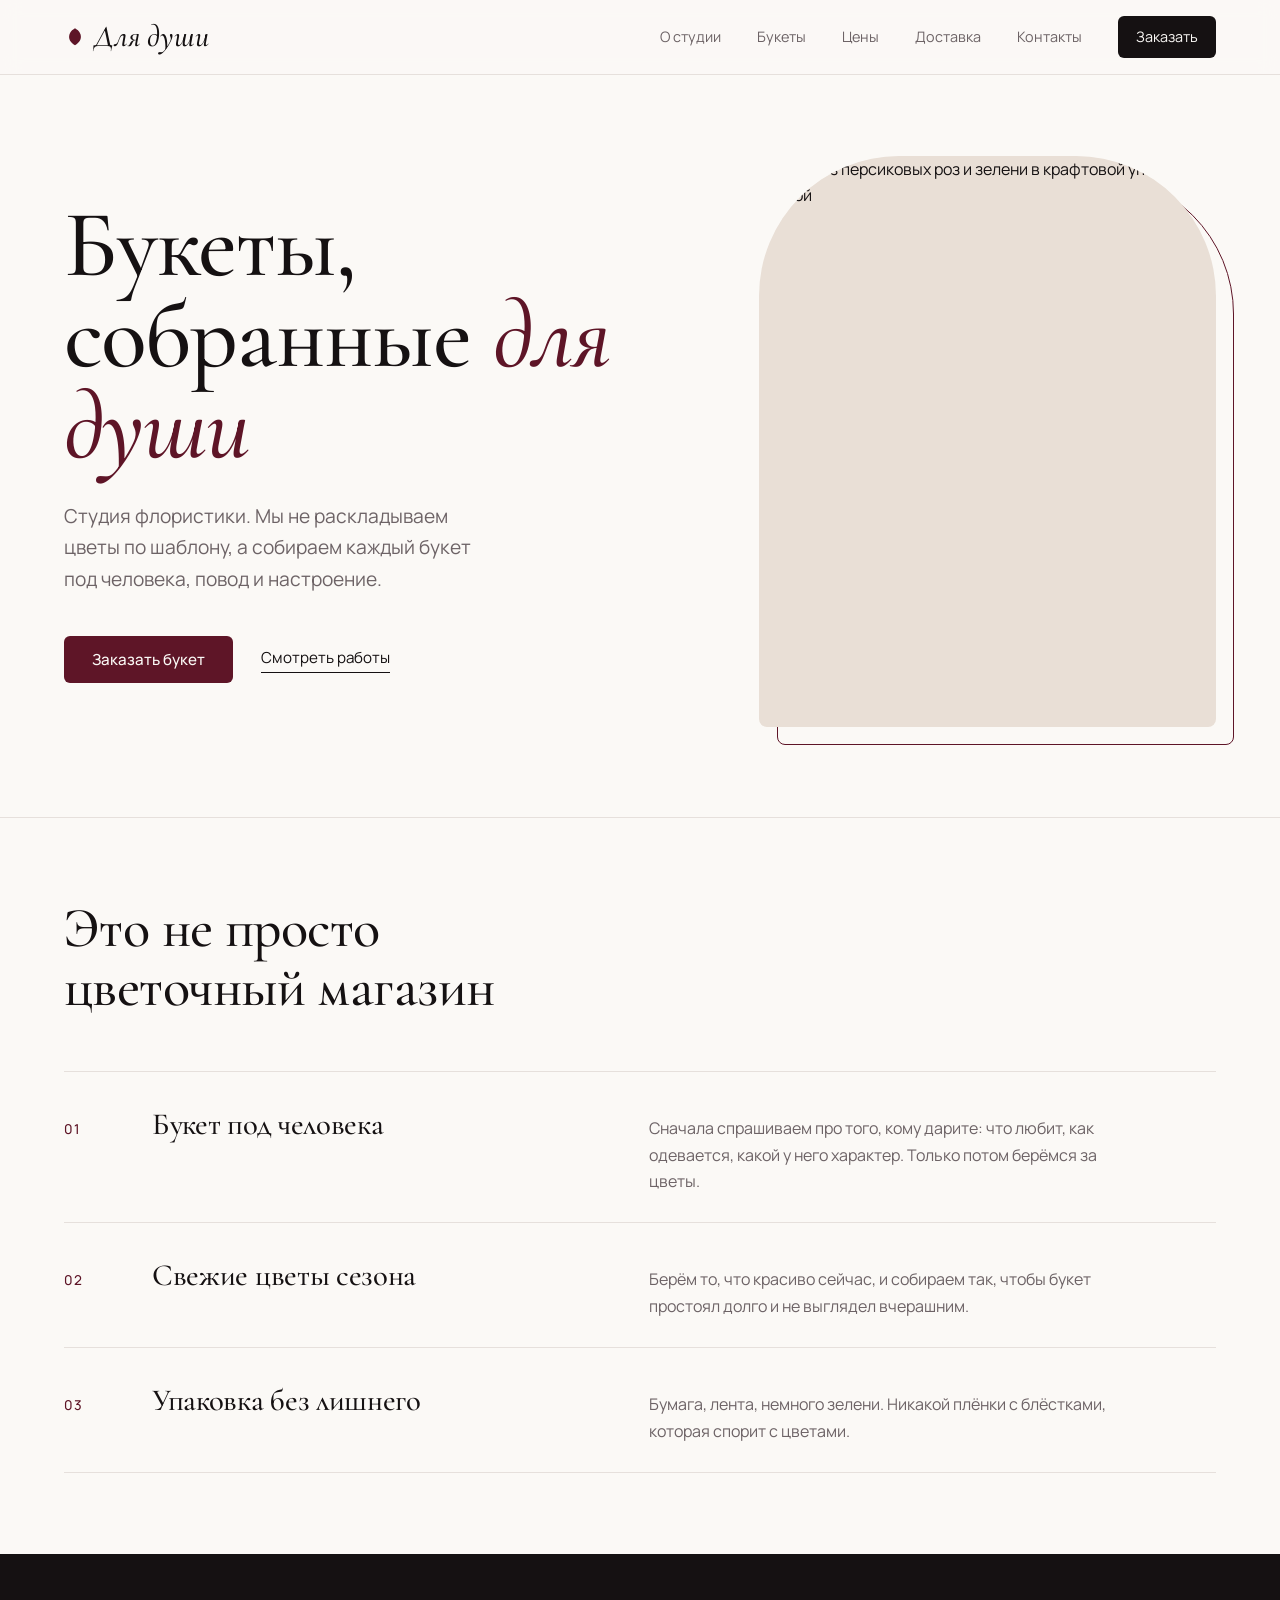
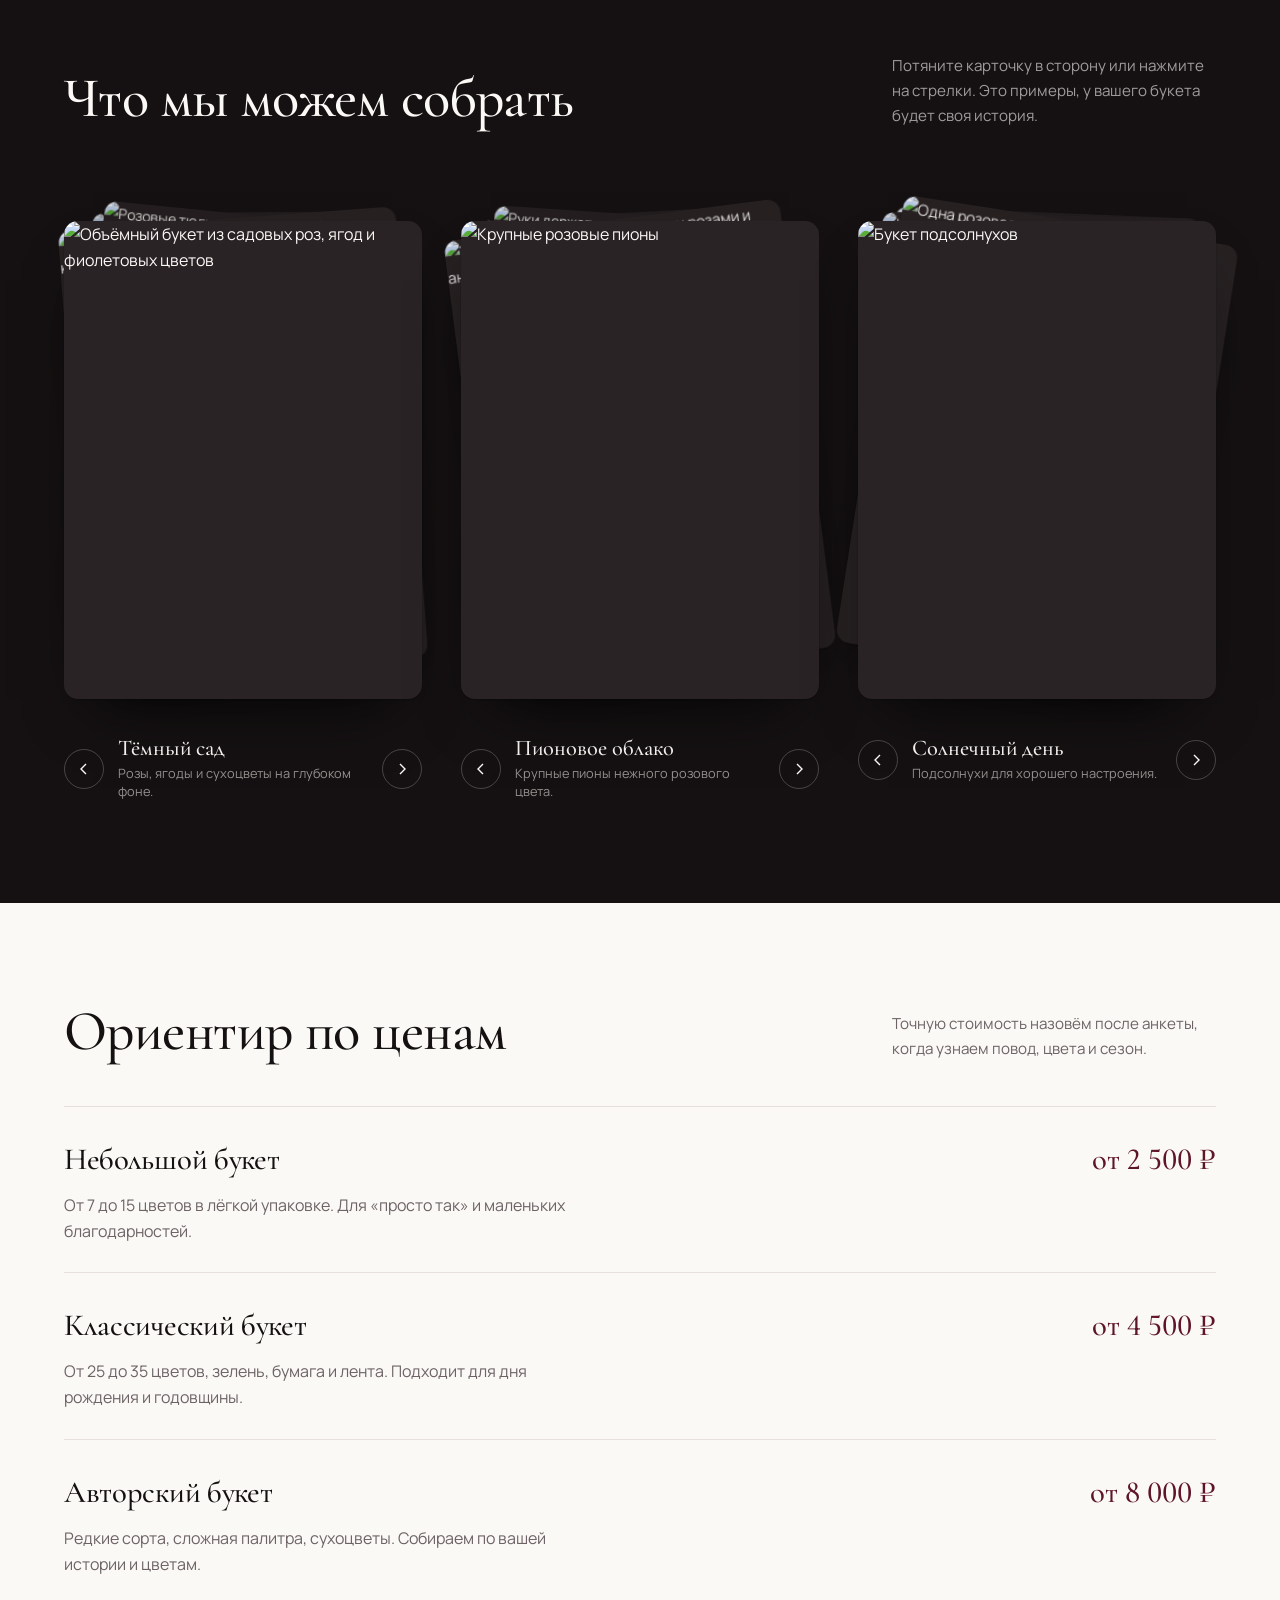
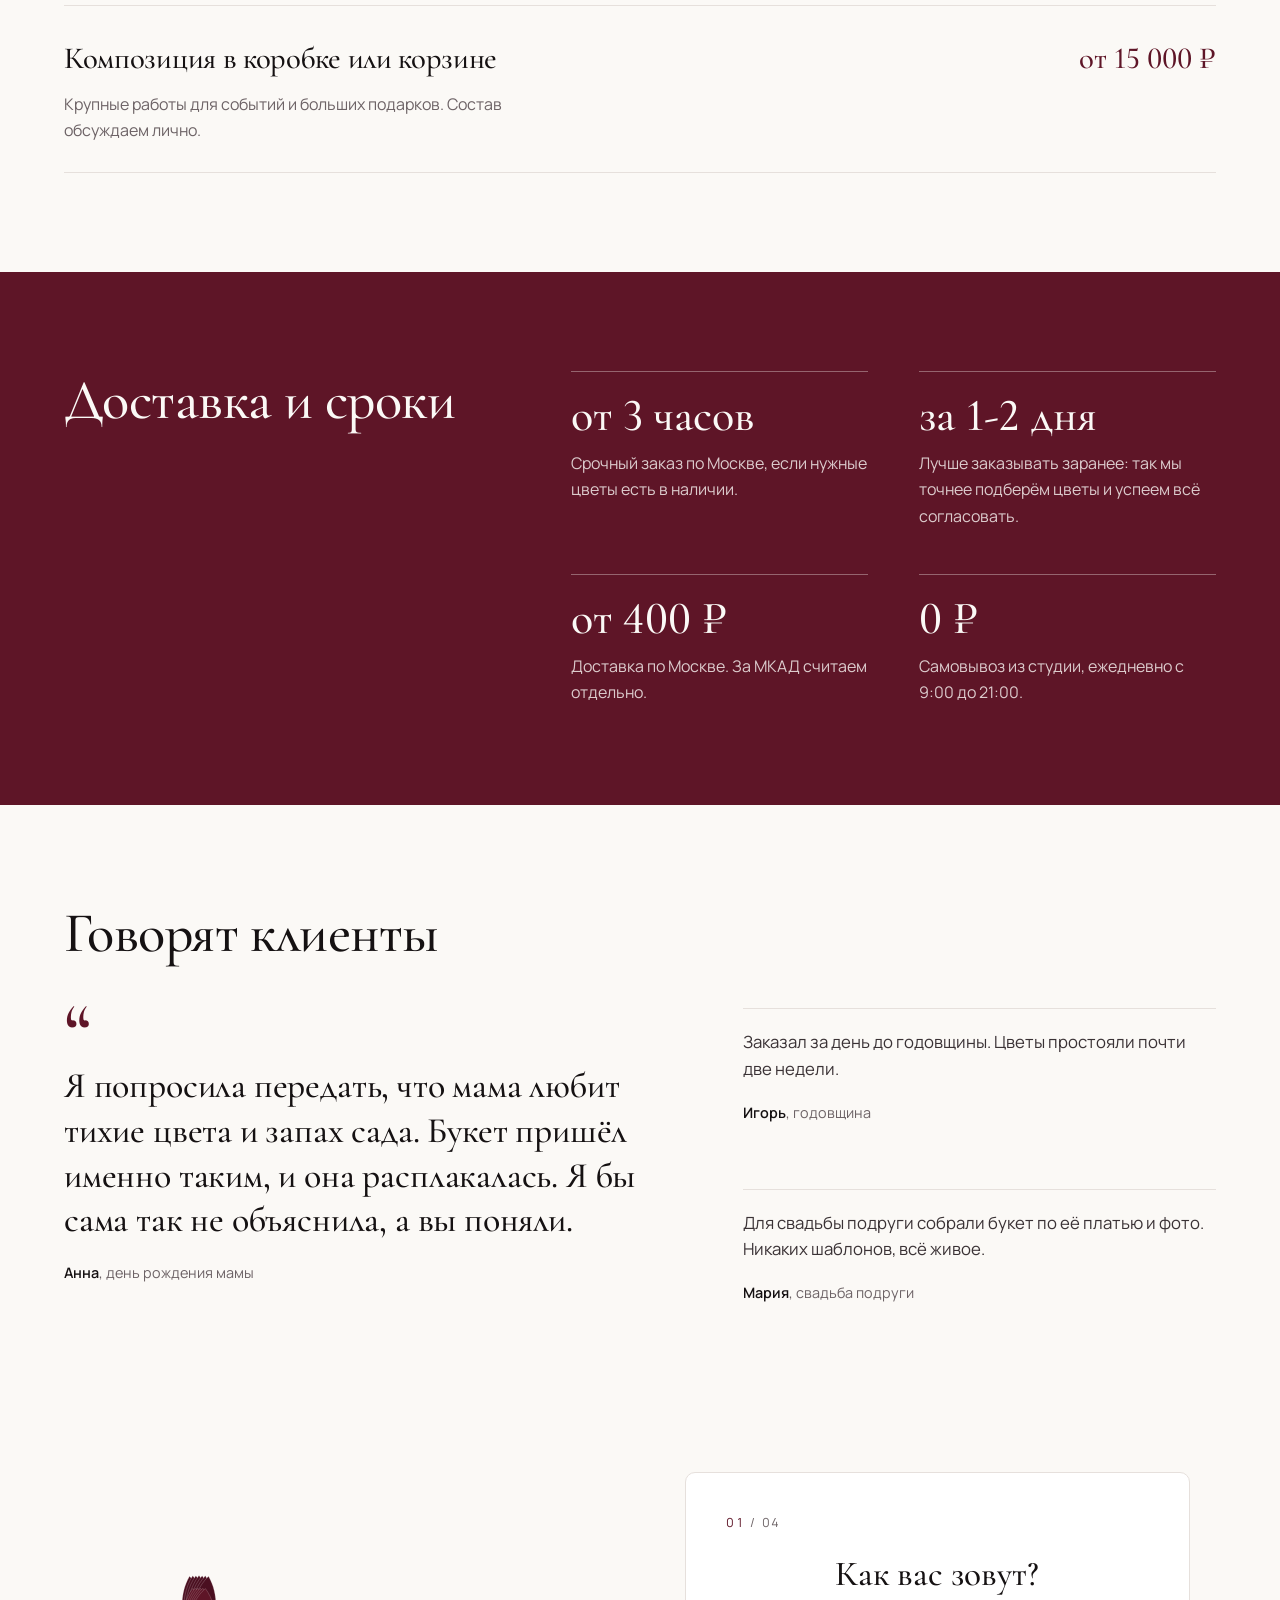
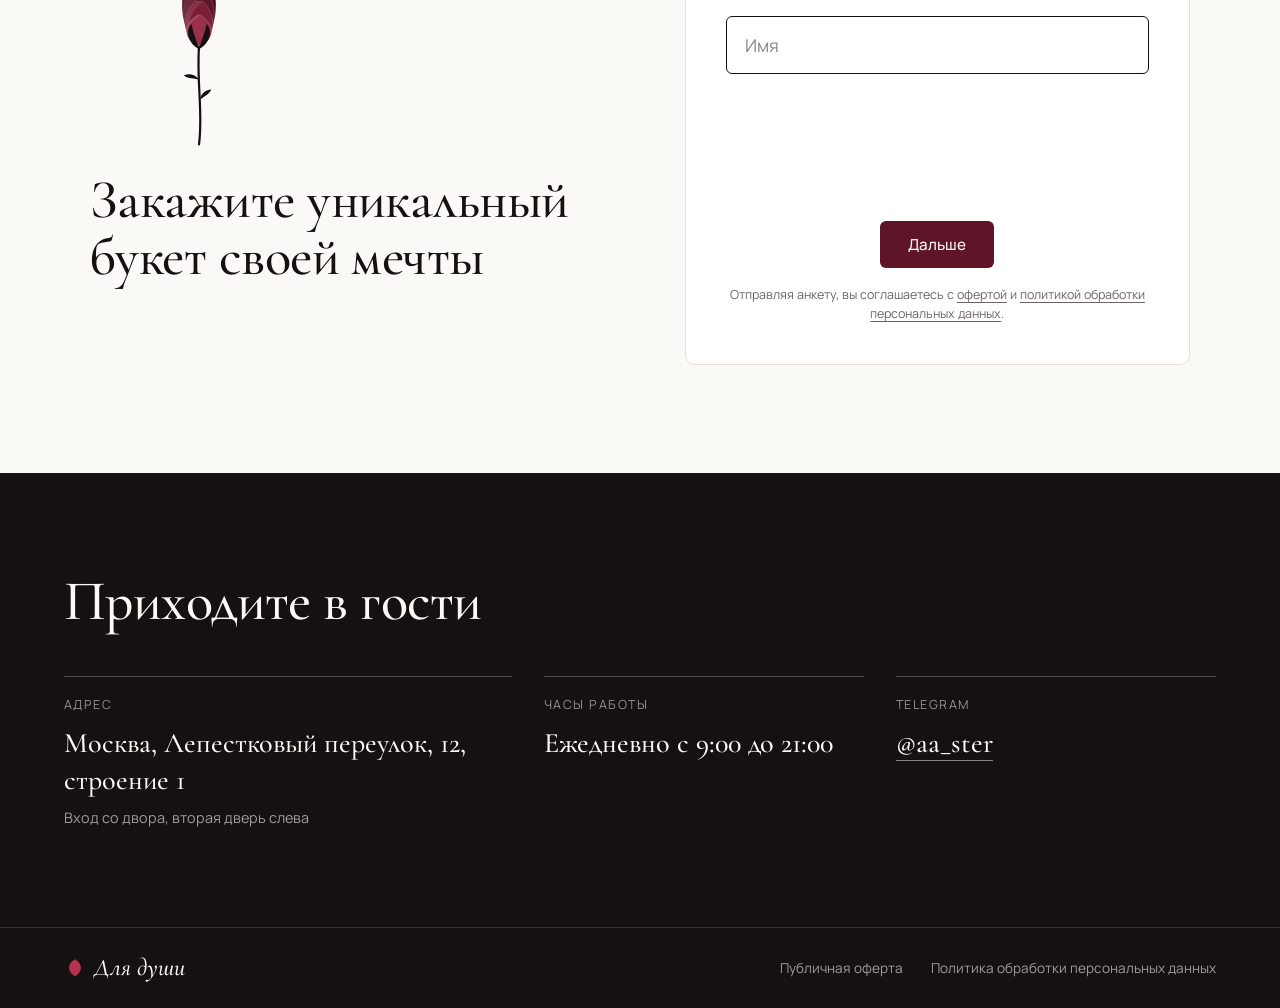
==== commit 6ebca44f: "Явная пометка «концепт-проект» и вымышленный адрес Co-Authored-By: Claude Sonnet 5.5 <noreply@anthro" ====
--- a/index.html
+++ b/index.html
@@ -226,7 +226,7 @@
       <dl class="contact-list">
         <div class="reveal">
           <dt>Адрес</dt>
-          <dd>Москва, Гранатный переулок, 7, строение 2<span class="sub">Вход со двора, вторая дверь слева</span></dd>
+          <dd>Москва, Лепестковый переулок, 12, строение 1<span class="sub">Вход со двора, вторая дверь слева</span></dd>
         </div>
         <div class="reveal" style="--d:.1s">
           <dt>Часы работы</dt>
@@ -251,7 +251,7 @@
     <a href="oferta.html">Публичная оферта</a>
     <a href="privacy.html">Политика обработки персональных данных</a>
   </nav>
-  <p class="credits" id="credits" hidden>Демо-проект. Фото: Unsplash.</p>
+  <p class="credits" id="credits" hidden>Концепт-проект: студия, отзывы и адрес вымышленные. Фото: Unsplash.</p>
 </footer>
 
 <script src="script.js"></script>
